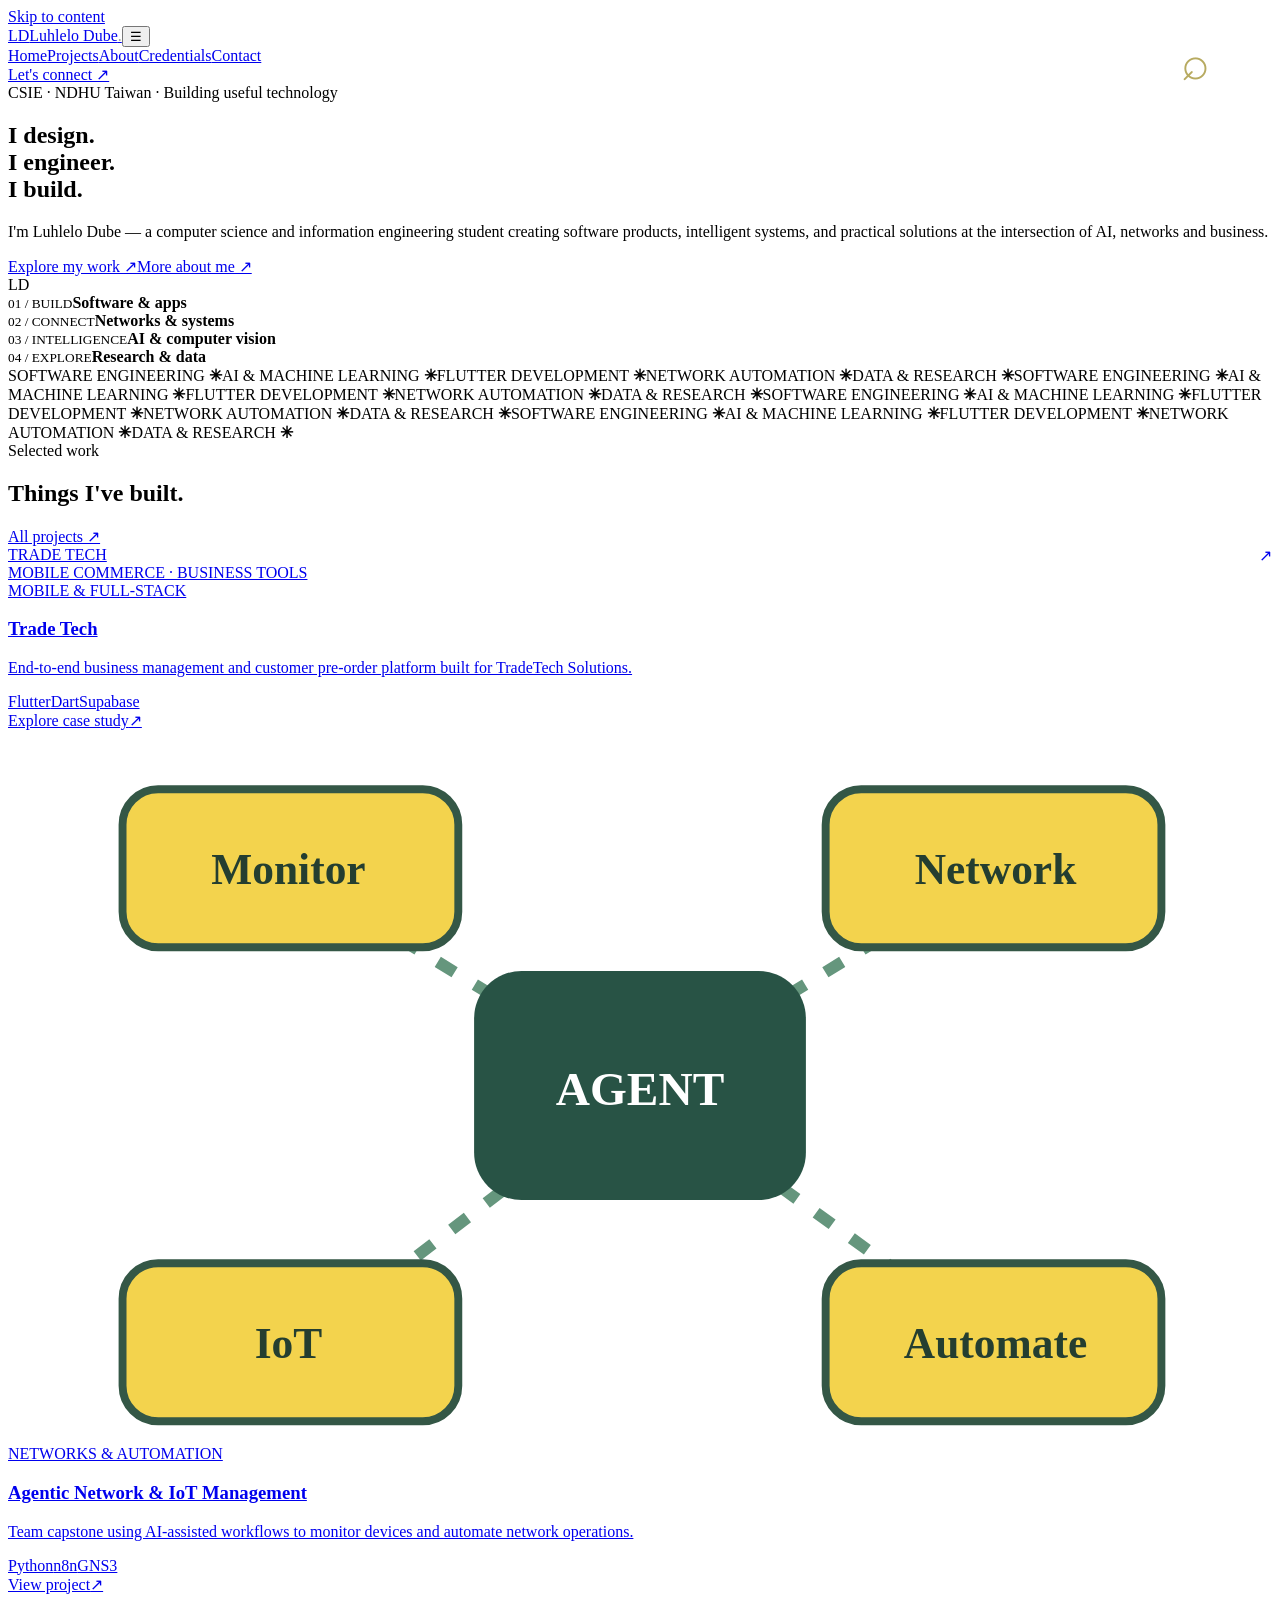
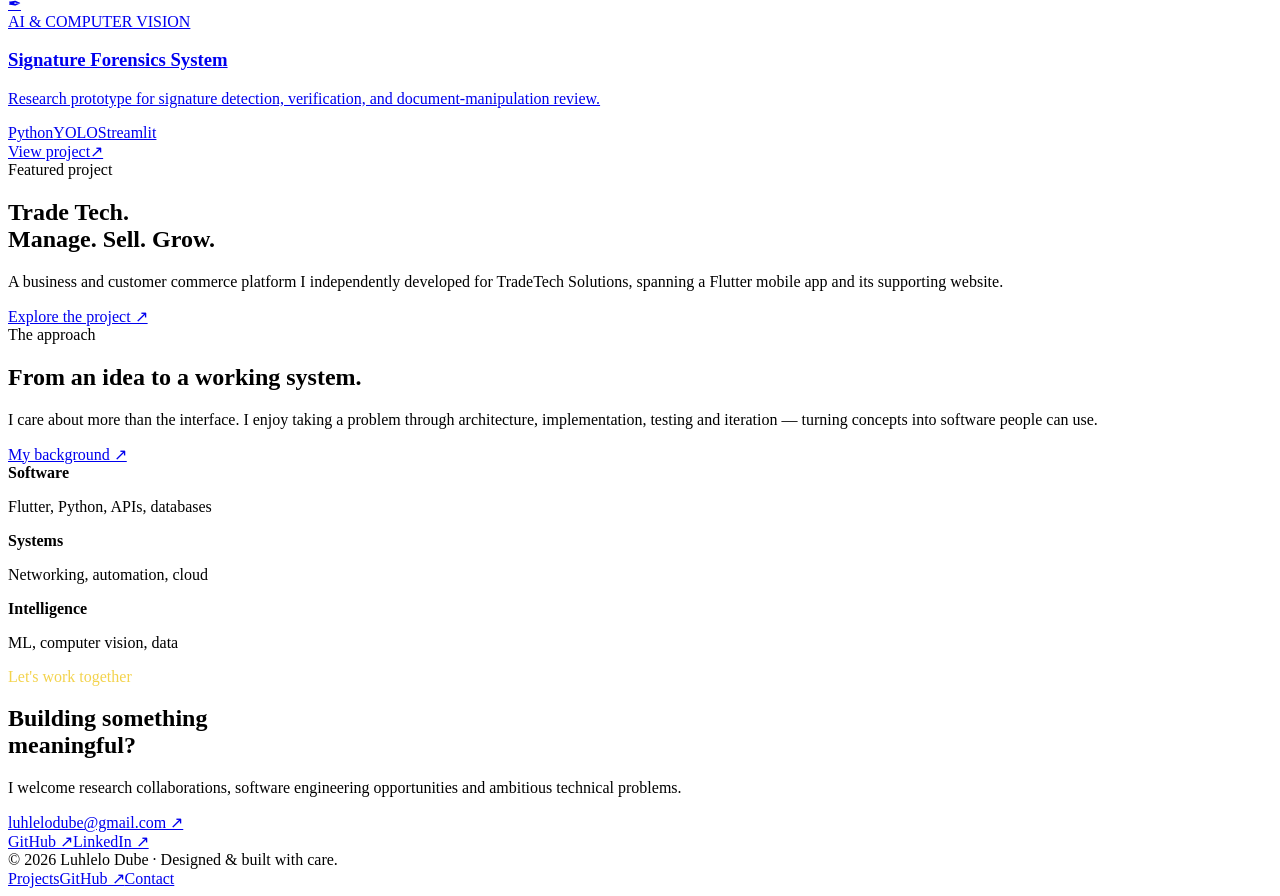
==== index.html @ ee86de82 "Add files via upload" ====
<!doctype html><html lang="en"><head><meta charset="utf-8"><meta name="viewport" content="width=device-width,initial-scale=1"><meta name="theme-color" content="#edf0eb"><meta name="description" content="Portfolio of Luhlelo Dube: software engineering, mobile applications, AI, network automation, and research."><title>Software, AI &amp; Networks | Luhlelo Dube</title><link rel="icon" href="assets/favicon.svg" type="image/svg+xml"><link rel="stylesheet" href="assets/styles.css"><script defer src="assets/app.js"></script></head><body><a class="skip" href="#main">Skip to content</a><div class="noise" aria-hidden="true"></div><header class="site-header"><div class="container nav-wrap"><a class="brand" href="index.html" aria-label="Luhlelo Dube, home"><span class="brand-mark">LD</span>Luhlelo Dube<span style="color:#9ba69d">.</span></a><button class="menu-toggle" aria-label="Toggle menu" aria-expanded="false" aria-controls="main-nav">☰</button><nav class="nav-links" id="main-nav" aria-label="Main navigation"><a href="index.html" aria-current=page>Home</a><a href="projects.html" >Projects</a><a href="about.html" >About</a><a href="credentials.html" >Credentials</a><a href="contact.html" >Contact</a></nav><a class="header-cta" href="mailto:luhlelodube@gmail.com">Let's connect ↗</a></div></header><main id="main"><div class="container"><section class="hero"><div class="reveal"><span class="pill"><span class="pulse"></span> CSIE · NDHU Taiwan · Building useful technology</span><h1>I design.<br>I engineer.<br><span class="accent-underline">I build.</span></h1><p class="lead">I'm Luhlelo Dube — a computer science and information engineering student creating software products, intelligent systems, and practical solutions at the intersection of AI, networks and business.</p><div class="actions"><a class="btn" href="projects.html">Explore my work <span>↗</span></a><a class="btn btn-light" href="about.html">More about me ↗</a></div></div><div class="hero-art" aria-label="Animated illustration of software, networks, AI and data" role="img"><div class="orbit"></div><div class="art-core">LD</div><div class="art-card a"><small>01 / BUILD</small><strong>Software & apps</strong><div class="art-line"></div></div><div class="art-card b"><small>02 / CONNECT</small><strong>Networks & systems</strong><div class="art-line"></div></div><div class="art-card c"><small>03 / INTELLIGENCE</small><strong>AI & computer vision</strong><div class="art-line"></div></div><div class="art-card d"><small>04 / EXPLORE</small><strong>Research & data</strong><div class="art-line"></div></div></div></section></div><div class="strip" aria-hidden="true"><div class="marquee"><span>SOFTWARE ENGINEERING <b>✳</b></span><span>AI & MACHINE LEARNING <b>✳</b></span><span>FLUTTER DEVELOPMENT <b>✳</b></span><span>NETWORK AUTOMATION <b>✳</b></span><span>DATA & RESEARCH <b>✳</b></span><span>SOFTWARE ENGINEERING <b>✳</b></span><span>AI & MACHINE LEARNING <b>✳</b></span><span>FLUTTER DEVELOPMENT <b>✳</b></span><span>NETWORK AUTOMATION <b>✳</b></span><span>DATA & RESEARCH <b>✳</b></span><span>SOFTWARE ENGINEERING <b>✳</b></span><span>AI & MACHINE LEARNING <b>✳</b></span><span>FLUTTER DEVELOPMENT <b>✳</b></span><span>NETWORK AUTOMATION <b>✳</b></span><span>DATA & RESEARCH <b>✳</b></span><span>SOFTWARE ENGINEERING <b>✳</b></span><span>AI & MACHINE LEARNING <b>✳</b></span><span>FLUTTER DEVELOPMENT <b>✳</b></span><span>NETWORK AUTOMATION <b>✳</b></span><span>DATA & RESEARCH <b>✳</b></span></div></div><section class="section"><div class="container"><div class="section-head reveal"><div><span class="eyebrow">Selected work</span><h2>Things I've <span class="accent-underline">built.</span></h2></div><a class="plain-link" href="projects.html">All projects ↗</a></div><div class="cards"><article class="project-card reveal" data-category="mobile"><a href="trade-tech.html" aria-label="Read about Trade Tech"><div class="project-visual trade"><div class="mock-phone"><div class="phone-notch"></div><div class="phone-bar">TRADE TECH <span style="float:right">↗</span></div><div class="phone-row"></div><div class="phone-row"></div><div class="phone-row"></div><div class="phone-row"></div></div><span class="mini-label">MOBILE COMMERCE · BUSINESS TOOLS</span></div><div class="card-body"><span class="mono muted">MOBILE &amp; FULL-STACK</span><h3>Trade Tech</h3><p>End-to-end business management and customer pre-order platform built for TradeTech Solutions.</p><div class="tagset"><span class="tag">Flutter</span><span class="tag">Dart</span><span class="tag">Supabase</span></div><div class="card-foot"><span>Explore case study</span><span class="arrow">↗</span></div></div></a></article><article class="project-card reveal" data-category="networks"><a href="projects.html#network" aria-label="Read about Agentic Network &amp; IoT Management"><div class="project-visual network"><div class="network-diagram"><svg viewBox="0 0 320 180" fill="none" aria-hidden="true"><path d="M160 90L70 35M160 90L250 35M160 90L75 155M160 90L250 155" stroke="#65967d" stroke-width="3" stroke-dasharray="5 6"/><rect x="118" y="61" width="84" height="58" rx="12" fill="#285345"/><text x="160" y="95" fill="white" text-anchor="middle" font-size="12" font-weight="bold">AGENT</text><g fill="#f3d34d" stroke="#345746" stroke-width="2"><rect x="29" y="15" width="85" height="40" rx="9"/><rect x="207" y="15" width="85" height="40" rx="9"/><rect x="29" y="135" width="85" height="40" rx="9"/><rect x="207" y="135" width="85" height="40" rx="9"/></g><g fill="#243e30" text-anchor="middle" font-size="11" font-weight="bold"><text x="71" y="39">Monitor</text><text x="250" y="39">Network</text><text x="71" y="159">IoT</text><text x="250" y="159">Automate</text></g></svg></div></div><div class="card-body"><span class="mono muted">NETWORKS &amp; AUTOMATION</span><h3>Agentic Network &amp; IoT Management</h3><p>Team capstone using AI-assisted workflows to monitor devices and automate network operations.</p><div class="tagset"><span class="tag">Python</span><span class="tag">n8n</span><span class="tag">GNS3</span></div><div class="card-foot"><span>View project</span><span class="arrow">↗</span></div></div></a></article><article class="project-card reveal" data-category="ai"><a href="projects.html#forensics" aria-label="Read about Signature Forensics System"><div class="project-visual forensics"><div class="forensic-symbol">✒<span style="position:absolute;font-size:3rem;top:35px;right:70px;color:#b7aa60">⌕</span></div></div><div class="card-body"><span class="mono muted">AI &amp; COMPUTER VISION</span><h3>Signature Forensics System</h3><p>Research prototype for signature detection, verification, and document-manipulation review.</p><div class="tagset"><span class="tag">Python</span><span class="tag">YOLO</span><span class="tag">Streamlit</span></div><div class="card-foot"><span>View project</span><span class="arrow">↗</span></div></div></a></article></div></div></section><section class="section-sm"><div class="container"><div class="feature-band reveal"><div><span class="eyebrow">Featured project</span><h2>Trade Tech.<br>Manage. Sell. Grow.</h2><p>A business and customer commerce platform I independently developed for TradeTech Solutions, spanning a Flutter mobile app and its supporting website.</p></div><a class="btn" href="trade-tech.html">Explore the project ↗</a></div></div></section><section class="section"><div class="container two-col"><div class="reveal"><span class="eyebrow">The approach</span><h2>From an idea to a <span class="accent-underline">working system.</span></h2><p class="lead">I care about more than the interface. I enjoy taking a problem through architecture, implementation, testing and iteration — turning concepts into software people can use.</p><div class="actions"><a href="about.html" class="plain-link">My background ↗</a></div></div><div class="stats reveal"><div class="stat"><strong>Software</strong><p>Flutter, Python, APIs, databases</p></div><div class="stat"><strong>Systems</strong><p>Networking, automation, cloud</p></div><div class="stat"><strong>Intelligence</strong><p>ML, computer vision, data</p></div></div></div></section><section class="section"><div class="container"><div class="contact-box reveal"><div><span class="eyebrow" style="color:#f3d34d">Let's work together</span><h2>Building something<br>meaningful?</h2><p class="muted">I welcome research collaborations, software engineering opportunities and ambitious technical problems.</p></div><div><a class="email" href="mailto:luhlelodube@gmail.com">luhlelodube@gmail.com ↗</a><div class="social-row"><a href="https://github.com/luhlelodube" target="_blank" rel="noopener noreferrer">GitHub ↗</a><a href="https://www.linkedin.com/in/luhlelo-dube-61980528b" target="_blank" rel="noopener noreferrer">LinkedIn ↗</a></div></div></div></div></section></main><footer class="footer"><div class="container footer-inner"><div>© <span data-year>2026</span> Luhlelo Dube <span class="subtle-dot">·</span> Designed & built with care.</div><div class="footer-links"><a href="projects.html">Projects</a><a href="https://github.com/luhlelodube" target="_blank" rel="noopener noreferrer">GitHub ↗</a><a href="contact.html">Contact</a></div></div></footer></body></html>
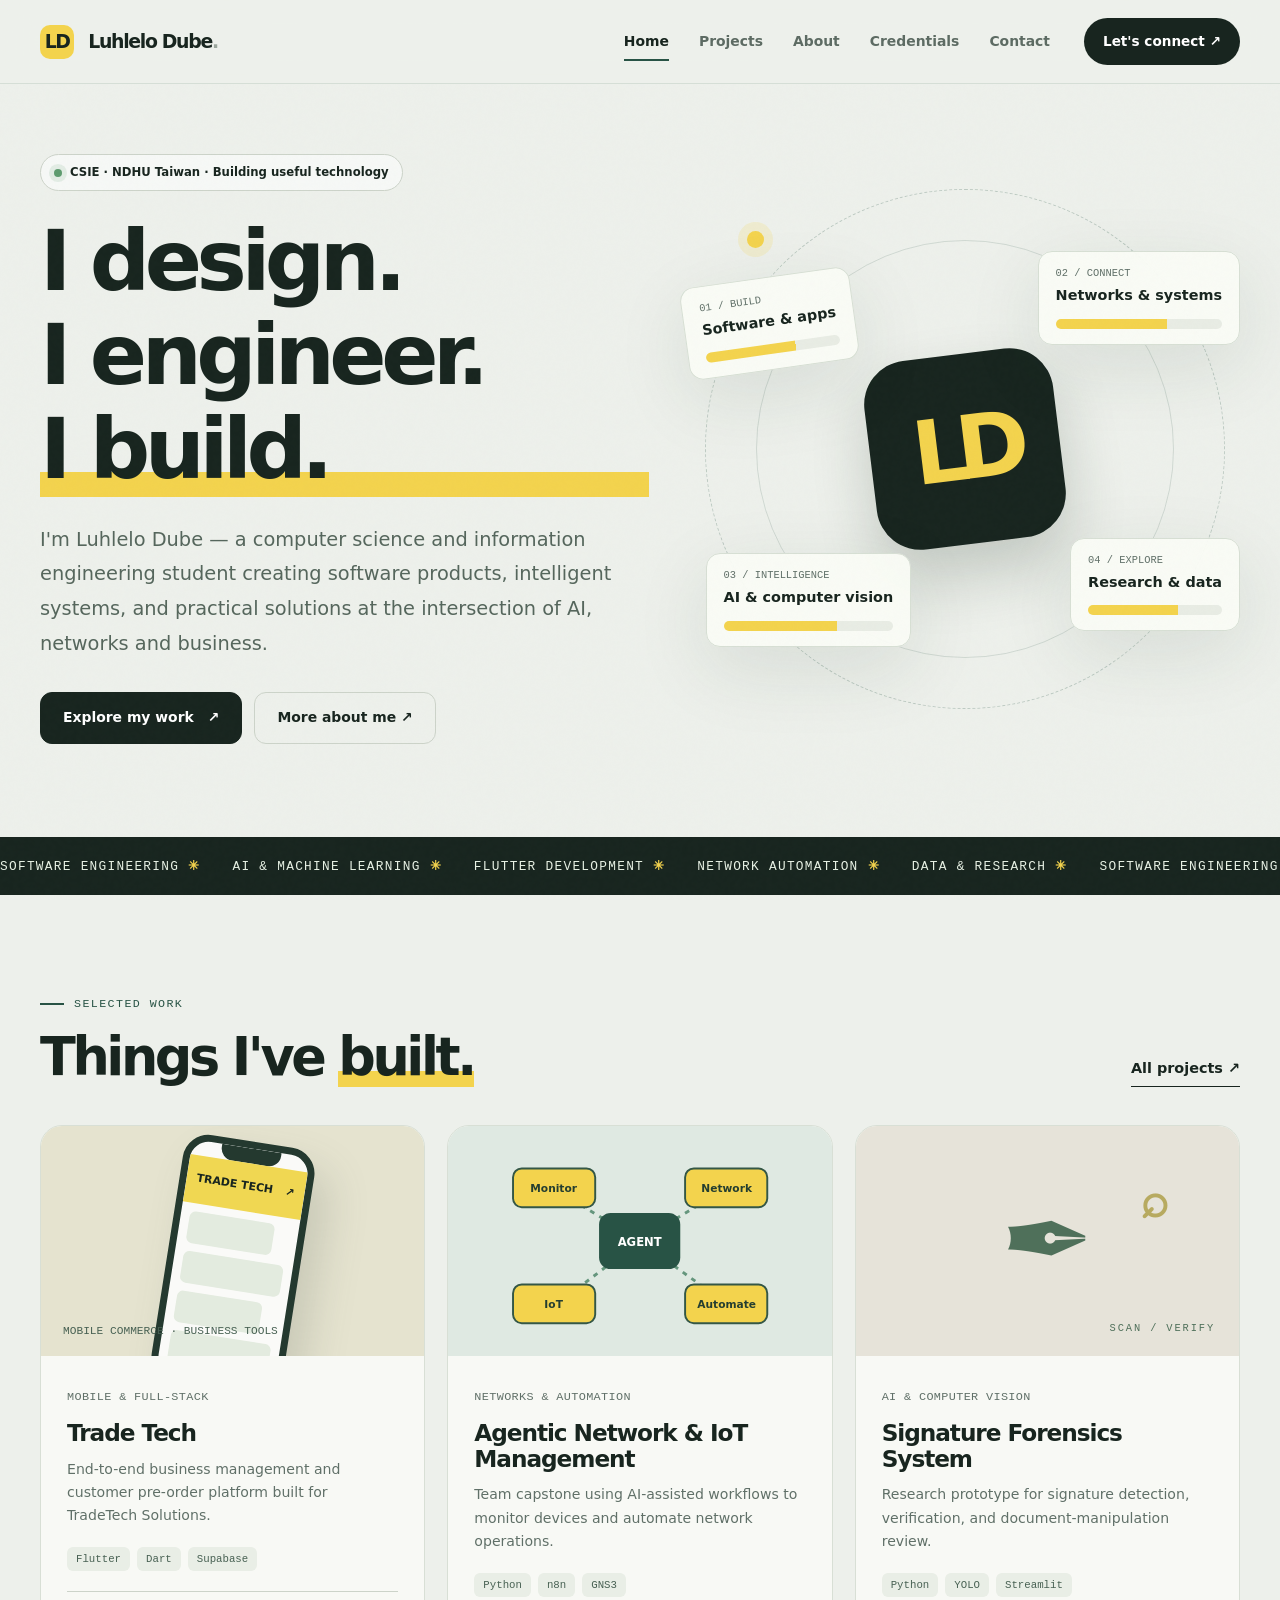
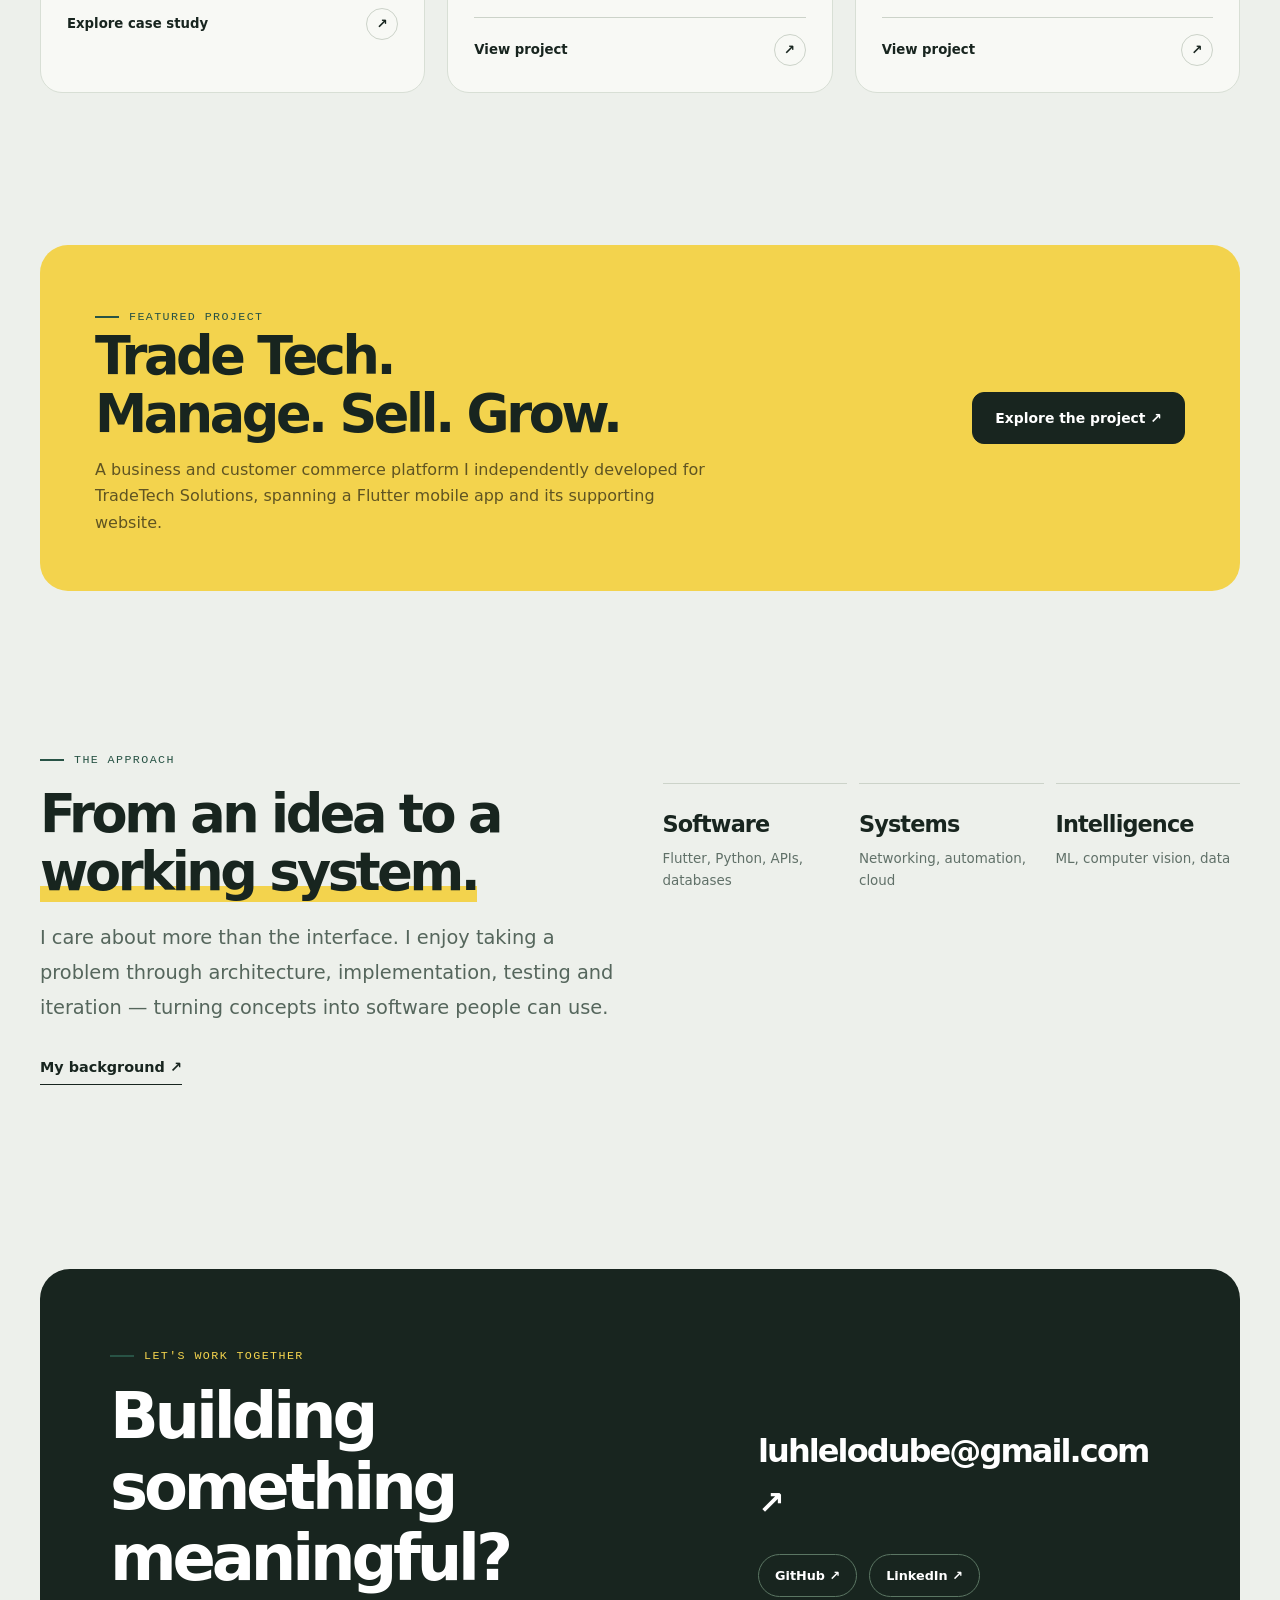
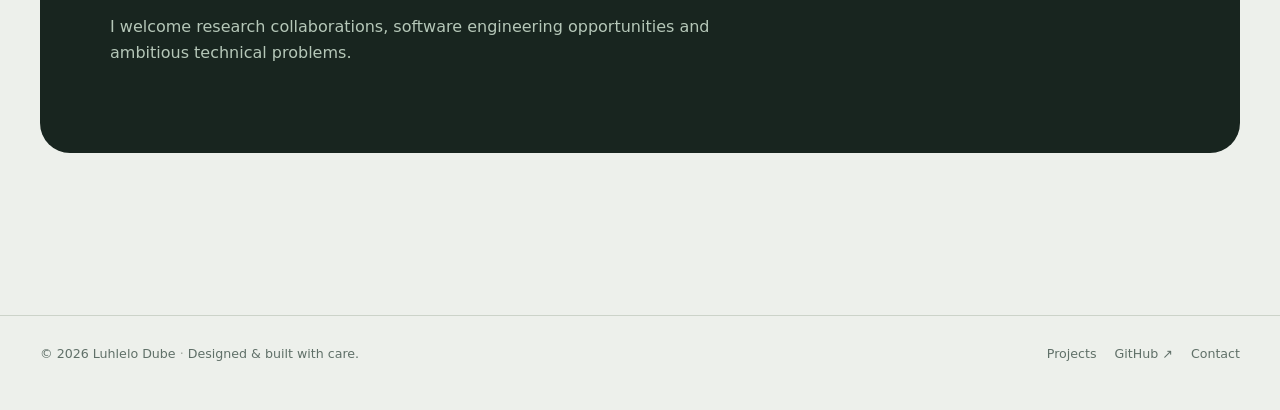
==== commit 3c202d68: "Refactor index.html for GitHub Pages Updated HTML structure and resource paths for GitHub Pages comp" ====
--- a/index.html
+++ b/index.html
@@ -1 +1,536 @@
-<!doctype html><html lang="en"><head><meta charset="utf-8"><meta name="viewport" content="width=device-width,initial-scale=1"><meta name="theme-color" content="#edf0eb"><meta name="description" content="Portfolio of Luhlelo Dube: software engineering, mobile applications, AI, network automation, and research."><title>Software, AI &amp; Networks | Luhlelo Dube</title><link rel="icon" href="assets/favicon.svg" type="image/svg+xml"><link rel="stylesheet" href="assets/styles.css"><script defer src="assets/app.js"></script></head><body><a class="skip" href="#main">Skip to content</a><div class="noise" aria-hidden="true"></div><header class="site-header"><div class="container nav-wrap"><a class="brand" href="index.html" aria-label="Luhlelo Dube, home"><span class="brand-mark">LD</span>Luhlelo Dube<span style="color:#9ba69d">.</span></a><button class="menu-toggle" aria-label="Toggle menu" aria-expanded="false" aria-controls="main-nav">☰</button><nav class="nav-links" id="main-nav" aria-label="Main navigation"><a href="index.html" aria-current=page>Home</a><a href="projects.html" >Projects</a><a href="about.html" >About</a><a href="credentials.html" >Credentials</a><a href="contact.html" >Contact</a></nav><a class="header-cta" href="mailto:luhlelodube@gmail.com">Let's connect ↗</a></div></header><main id="main"><div class="container"><section class="hero"><div class="reveal"><span class="pill"><span class="pulse"></span> CSIE · NDHU Taiwan · Building useful technology</span><h1>I design.<br>I engineer.<br><span class="accent-underline">I build.</span></h1><p class="lead">I'm Luhlelo Dube — a computer science and information engineering student creating software products, intelligent systems, and practical solutions at the intersection of AI, networks and business.</p><div class="actions"><a class="btn" href="projects.html">Explore my work <span>↗</span></a><a class="btn btn-light" href="about.html">More about me ↗</a></div></div><div class="hero-art" aria-label="Animated illustration of software, networks, AI and data" role="img"><div class="orbit"></div><div class="art-core">LD</div><div class="art-card a"><small>01 / BUILD</small><strong>Software & apps</strong><div class="art-line"></div></div><div class="art-card b"><small>02 / CONNECT</small><strong>Networks & systems</strong><div class="art-line"></div></div><div class="art-card c"><small>03 / INTELLIGENCE</small><strong>AI & computer vision</strong><div class="art-line"></div></div><div class="art-card d"><small>04 / EXPLORE</small><strong>Research & data</strong><div class="art-line"></div></div></div></section></div><div class="strip" aria-hidden="true"><div class="marquee"><span>SOFTWARE ENGINEERING <b>✳</b></span><span>AI & MACHINE LEARNING <b>✳</b></span><span>FLUTTER DEVELOPMENT <b>✳</b></span><span>NETWORK AUTOMATION <b>✳</b></span><span>DATA & RESEARCH <b>✳</b></span><span>SOFTWARE ENGINEERING <b>✳</b></span><span>AI & MACHINE LEARNING <b>✳</b></span><span>FLUTTER DEVELOPMENT <b>✳</b></span><span>NETWORK AUTOMATION <b>✳</b></span><span>DATA & RESEARCH <b>✳</b></span><span>SOFTWARE ENGINEERING <b>✳</b></span><span>AI & MACHINE LEARNING <b>✳</b></span><span>FLUTTER DEVELOPMENT <b>✳</b></span><span>NETWORK AUTOMATION <b>✳</b></span><span>DATA & RESEARCH <b>✳</b></span><span>SOFTWARE ENGINEERING <b>✳</b></span><span>AI & MACHINE LEARNING <b>✳</b></span><span>FLUTTER DEVELOPMENT <b>✳</b></span><span>NETWORK AUTOMATION <b>✳</b></span><span>DATA & RESEARCH <b>✳</b></span></div></div><section class="section"><div class="container"><div class="section-head reveal"><div><span class="eyebrow">Selected work</span><h2>Things I've <span class="accent-underline">built.</span></h2></div><a class="plain-link" href="projects.html">All projects ↗</a></div><div class="cards"><article class="project-card reveal" data-category="mobile"><a href="trade-tech.html" aria-label="Read about Trade Tech"><div class="project-visual trade"><div class="mock-phone"><div class="phone-notch"></div><div class="phone-bar">TRADE TECH <span style="float:right">↗</span></div><div class="phone-row"></div><div class="phone-row"></div><div class="phone-row"></div><div class="phone-row"></div></div><span class="mini-label">MOBILE COMMERCE · BUSINESS TOOLS</span></div><div class="card-body"><span class="mono muted">MOBILE &amp; FULL-STACK</span><h3>Trade Tech</h3><p>End-to-end business management and customer pre-order platform built for TradeTech Solutions.</p><div class="tagset"><span class="tag">Flutter</span><span class="tag">Dart</span><span class="tag">Supabase</span></div><div class="card-foot"><span>Explore case study</span><span class="arrow">↗</span></div></div></a></article><article class="project-card reveal" data-category="networks"><a href="projects.html#network" aria-label="Read about Agentic Network &amp; IoT Management"><div class="project-visual network"><div class="network-diagram"><svg viewBox="0 0 320 180" fill="none" aria-hidden="true"><path d="M160 90L70 35M160 90L250 35M160 90L75 155M160 90L250 155" stroke="#65967d" stroke-width="3" stroke-dasharray="5 6"/><rect x="118" y="61" width="84" height="58" rx="12" fill="#285345"/><text x="160" y="95" fill="white" text-anchor="middle" font-size="12" font-weight="bold">AGENT</text><g fill="#f3d34d" stroke="#345746" stroke-width="2"><rect x="29" y="15" width="85" height="40" rx="9"/><rect x="207" y="15" width="85" height="40" rx="9"/><rect x="29" y="135" width="85" height="40" rx="9"/><rect x="207" y="135" width="85" height="40" rx="9"/></g><g fill="#243e30" text-anchor="middle" font-size="11" font-weight="bold"><text x="71" y="39">Monitor</text><text x="250" y="39">Network</text><text x="71" y="159">IoT</text><text x="250" y="159">Automate</text></g></svg></div></div><div class="card-body"><span class="mono muted">NETWORKS &amp; AUTOMATION</span><h3>Agentic Network &amp; IoT Management</h3><p>Team capstone using AI-assisted workflows to monitor devices and automate network operations.</p><div class="tagset"><span class="tag">Python</span><span class="tag">n8n</span><span class="tag">GNS3</span></div><div class="card-foot"><span>View project</span><span class="arrow">↗</span></div></div></a></article><article class="project-card reveal" data-category="ai"><a href="projects.html#forensics" aria-label="Read about Signature Forensics System"><div class="project-visual forensics"><div class="forensic-symbol">✒<span style="position:absolute;font-size:3rem;top:35px;right:70px;color:#b7aa60">⌕</span></div></div><div class="card-body"><span class="mono muted">AI &amp; COMPUTER VISION</span><h3>Signature Forensics System</h3><p>Research prototype for signature detection, verification, and document-manipulation review.</p><div class="tagset"><span class="tag">Python</span><span class="tag">YOLO</span><span class="tag">Streamlit</span></div><div class="card-foot"><span>View project</span><span class="arrow">↗</span></div></div></a></article></div></div></section><section class="section-sm"><div class="container"><div class="feature-band reveal"><div><span class="eyebrow">Featured project</span><h2>Trade Tech.<br>Manage. Sell. Grow.</h2><p>A business and customer commerce platform I independently developed for TradeTech Solutions, spanning a Flutter mobile app and its supporting website.</p></div><a class="btn" href="trade-tech.html">Explore the project ↗</a></div></div></section><section class="section"><div class="container two-col"><div class="reveal"><span class="eyebrow">The approach</span><h2>From an idea to a <span class="accent-underline">working system.</span></h2><p class="lead">I care about more than the interface. I enjoy taking a problem through architecture, implementation, testing and iteration — turning concepts into software people can use.</p><div class="actions"><a href="about.html" class="plain-link">My background ↗</a></div></div><div class="stats reveal"><div class="stat"><strong>Software</strong><p>Flutter, Python, APIs, databases</p></div><div class="stat"><strong>Systems</strong><p>Networking, automation, cloud</p></div><div class="stat"><strong>Intelligence</strong><p>ML, computer vision, data</p></div></div></div></section><section class="section"><div class="container"><div class="contact-box reveal"><div><span class="eyebrow" style="color:#f3d34d">Let's work together</span><h2>Building something<br>meaningful?</h2><p class="muted">I welcome research collaborations, software engineering opportunities and ambitious technical problems.</p></div><div><a class="email" href="mailto:luhlelodube@gmail.com">luhlelodube@gmail.com ↗</a><div class="social-row"><a href="https://github.com/luhlelodube" target="_blank" rel="noopener noreferrer">GitHub ↗</a><a href="https://www.linkedin.com/in/luhlelo-dube-61980528b" target="_blank" rel="noopener noreferrer">LinkedIn ↗</a></div></div></div></div></section></main><footer class="footer"><div class="container footer-inner"><div>© <span data-year>2026</span> Luhlelo Dube <span class="subtle-dot">·</span> Designed & built with care.</div><div class="footer-links"><a href="projects.html">Projects</a><a href="https://github.com/luhlelodube" target="_blank" rel="noopener noreferrer">GitHub ↗</a><a href="contact.html">Contact</a></div></div></footer></body></html>+
+<!doctype html>
+<html lang="en">
+
+<head>
+  <meta charset="utf-8">
+  <meta name="viewport" content="width=device-width, initial-scale=1">
+  <meta name="theme-color" content="#edf0eb">
+  <meta name="description" content="Portfolio of Luhlelo Dube: software engineering, mobile applications, AI, network automation, and research.">
+
+  <title>Software, AI &amp; Networks | Luhlelo Dube</title>
+
+  <!-- GitHub Pages compatible resource paths -->
+  <link rel="icon" href="./favicon.svg" type="image/svg+xml">
+  <link rel="stylesheet" href="./styles.css">
+  <script defer src="./app.js"></script>
+</head>
+
+<body>
+
+  <a class="skip" href="#main">Skip to content</a>
+  <div class="noise" aria-hidden="true"></div>
+
+  <!-- HEADER -->
+  <header class="site-header">
+    <div class="container nav-wrap">
+
+      <a class="brand" href="index.html" aria-label="Luhlelo Dube, home">
+        <span class="brand-mark">LD</span>
+        Luhlelo Dube<span style="color:#9ba69d">.</span>
+      </a>
+
+      <button
+        class="menu-toggle"
+        aria-label="Toggle menu"
+        aria-expanded="false"
+        aria-controls="main-nav">
+        ☰
+      </button>
+
+      <nav class="nav-links" id="main-nav" aria-label="Main navigation">
+        <a href="index.html" aria-current="page">Home</a>
+        <a href="projects.html">Projects</a>
+        <a href="about.html">About</a>
+        <a href="credentials.html">Credentials</a>
+        <a href="contact.html">Contact</a>
+      </nav>
+
+      <a class="header-cta" href="mailto:luhlelodube@gmail.com">
+        Let's connect ↗
+      </a>
+
+    </div>
+  </header>
+
+  <main id="main">
+
+    <!-- HERO SECTION -->
+    <div class="container">
+      <section class="hero">
+
+        <div class="reveal">
+
+          <span class="pill">
+            <span class="pulse"></span>
+            CSIE · NDHU Taiwan · Building useful technology
+          </span>
+
+          <h1>
+            I design.<br>
+            I engineer.<br>
+            <span class="accent-underline">I build.</span>
+          </h1>
+
+          <p class="lead">
+            I'm Luhlelo Dube — a computer science and information
+            engineering student creating software products,
+            intelligent systems, and practical solutions at the
+            intersection of AI, networks and business.
+          </p>
+
+          <div class="actions">
+            <a class="btn" href="projects.html">
+              Explore my work <span>↗</span>
+            </a>
+
+            <a class="btn btn-light" href="about.html">
+              More about me ↗
+            </a>
+          </div>
+
+        </div>
+
+        <!-- HERO ANIMATION -->
+        <div
+          class="hero-art"
+          aria-label="Animated illustration of software, networks, AI and data"
+          role="img">
+
+          <div class="orbit"></div>
+          <div class="art-core">LD</div>
+
+          <div class="art-card a">
+            <small>01 / BUILD</small>
+            <strong>Software &amp; apps</strong>
+            <div class="art-line"></div>
+          </div>
+
+          <div class="art-card b">
+            <small>02 / CONNECT</small>
+            <strong>Networks &amp; systems</strong>
+            <div class="art-line"></div>
+          </div>
+
+          <div class="art-card c">
+            <small>03 / INTELLIGENCE</small>
+            <strong>AI &amp; computer vision</strong>
+            <div class="art-line"></div>
+          </div>
+
+          <div class="art-card d">
+            <small>04 / EXPLORE</small>
+            <strong>Research &amp; data</strong>
+            <div class="art-line"></div>
+          </div>
+
+        </div>
+
+      </section>
+    </div>
+
+    <!-- SKILLS MARQUEE -->
+    <div class="strip" aria-hidden="true">
+      <div class="marquee">
+
+        <span>SOFTWARE ENGINEERING <b>✳</b></span>
+        <span>AI &amp; MACHINE LEARNING <b>✳</b></span>
+        <span>FLUTTER DEVELOPMENT <b>✳</b></span>
+        <span>NETWORK AUTOMATION <b>✳</b></span>
+        <span>DATA &amp; RESEARCH <b>✳</b></span>
+
+        <span>SOFTWARE ENGINEERING <b>✳</b></span>
+        <span>AI &amp; MACHINE LEARNING <b>✳</b></span>
+        <span>FLUTTER DEVELOPMENT <b>✳</b></span>
+        <span>NETWORK AUTOMATION <b>✳</b></span>
+        <span>DATA &amp; RESEARCH <b>✳</b></span>
+
+        <span>SOFTWARE ENGINEERING <b>✳</b></span>
+        <span>AI &amp; MACHINE LEARNING <b>✳</b></span>
+        <span>FLUTTER DEVELOPMENT <b>✳</b></span>
+        <span>NETWORK AUTOMATION <b>✳</b></span>
+        <span>DATA &amp; RESEARCH <b>✳</b></span>
+
+        <span>SOFTWARE ENGINEERING <b>✳</b></span>
+        <span>AI &amp; MACHINE LEARNING <b>✳</b></span>
+        <span>FLUTTER DEVELOPMENT <b>✳</b></span>
+        <span>NETWORK AUTOMATION <b>✳</b></span>
+        <span>DATA &amp; RESEARCH <b>✳</b></span>
+
+      </div>
+    </div>
+
+    <!-- SELECTED PROJECTS -->
+    <section class="section">
+      <div class="container">
+
+        <div class="section-head reveal">
+          <div>
+            <span class="eyebrow">Selected work</span>
+            <h2>
+              Things I've <span class="accent-underline">built.</span>
+            </h2>
+          </div>
+
+          <a class="plain-link" href="projects.html">
+            All projects ↗
+          </a>
+        </div>
+
+        <div class="cards">
+
+          <!-- TRADE TECH -->
+          <article class="project-card reveal" data-category="mobile">
+            <a href="trade-tech.html" aria-label="Read about Trade Tech">
+
+              <div class="project-visual trade">
+
+                <div class="mock-phone">
+                  <div class="phone-notch"></div>
+
+                  <div class="phone-bar">
+                    TRADE TECH <span style="float:right">↗</span>
+                  </div>
+
+                  <div class="phone-row"></div>
+                  <div class="phone-row"></div>
+                  <div class="phone-row"></div>
+                  <div class="phone-row"></div>
+                </div>
+
+                <span class="mini-label">
+                  MOBILE COMMERCE · BUSINESS TOOLS
+                </span>
+
+              </div>
+
+              <div class="card-body">
+
+                <span class="mono muted">MOBILE &amp; FULL-STACK</span>
+
+                <h3>Trade Tech</h3>
+
+                <p>
+                  End-to-end business management and customer
+                  pre-order platform built for TradeTech Solutions.
+                </p>
+
+                <div class="tagset">
+                  <span class="tag">Flutter</span>
+                  <span class="tag">Dart</span>
+                  <span class="tag">Supabase</span>
+                </div>
+
+                <div class="card-foot">
+                  <span>Explore case study</span>
+                  <span class="arrow">↗</span>
+                </div>
+
+              </div>
+            </a>
+          </article>
+
+          <!-- NETWORK AND IOT PROJECT -->
+          <article class="project-card reveal" data-category="networks">
+            <a
+              href="projects.html#network"
+              aria-label="Read about Agentic Network and IoT Management">
+
+              <div class="project-visual network">
+
+                <div class="network-diagram">
+
+                  <svg
+                    viewBox="0 0 320 180"
+                    fill="none"
+                    aria-hidden="true">
+
+                    <path
+                      d="M160 90L70 35M160 90L250 35M160 90L75 155M160 90L250 155"
+                      stroke="#65967d"
+                      stroke-width="3"
+                      stroke-dasharray="5 6"/>
+
+                    <rect
+                      x="118"
+                      y="61"
+                      width="84"
+                      height="58"
+                      rx="12"
+                      fill="#285345"/>
+
+                    <text
+                      x="160"
+                      y="95"
+                      fill="white"
+                      text-anchor="middle"
+                      font-size="12"
+                      font-weight="bold">
+                      AGENT
+                    </text>
+
+                    <g fill="#f3d34d" stroke="#345746" stroke-width="2">
+                      <rect x="29" y="15" width="85" height="40" rx="9"/>
+                      <rect x="207" y="15" width="85" height="40" rx="9"/>
+                      <rect x="29" y="135" width="85" height="40" rx="9"/>
+                      <rect x="207" y="135" width="85" height="40" rx="9"/>
+                    </g>
+
+                    <g
+                      fill="#243e30"
+                      text-anchor="middle"
+                      font-size="11"
+                      font-weight="bold">
+
+                      <text x="71" y="39">Monitor</text>
+                      <text x="250" y="39">Network</text>
+                      <text x="71" y="159">IoT</text>
+                      <text x="250" y="159">Automate</text>
+
+                    </g>
+
+                  </svg>
+
+                </div>
+              </div>
+
+              <div class="card-body">
+
+                <span class="mono muted">NETWORKS &amp; AUTOMATION</span>
+
+                <h3>Agentic Network &amp; IoT Management</h3>
+
+                <p>
+                  Team capstone using AI-assisted workflows to monitor
+                  devices and automate network operations.
+                </p>
+
+                <div class="tagset">
+                  <span class="tag">Python</span>
+                  <span class="tag">n8n</span>
+                  <span class="tag">GNS3</span>
+                </div>
+
+                <div class="card-foot">
+                  <span>View project</span>
+                  <span class="arrow">↗</span>
+                </div>
+
+              </div>
+            </a>
+          </article>
+
+          <!-- SIGNATURE FORENSICS -->
+          <article class="project-card reveal" data-category="ai">
+            <a
+              href="projects.html#forensics"
+              aria-label="Read about Signature Forensics System">
+
+              <div class="project-visual forensics">
+
+                <div class="forensic-symbol">
+                  ✒
+                  <span
+                    style="position:absolute;font-size:3rem;top:35px;right:70px;color:#b7aa60">
+                    ⌕
+                  </span>
+                </div>
+
+              </div>
+
+              <div class="card-body">
+
+                <span class="mono muted">AI &amp; COMPUTER VISION</span>
+
+                <h3>Signature Forensics System</h3>
+
+                <p>
+                  Research prototype for signature detection,
+                  verification, and document-manipulation review.
+                </p>
+
+                <div class="tagset">
+                  <span class="tag">Python</span>
+                  <span class="tag">YOLO</span>
+                  <span class="tag">Streamlit</span>
+                </div>
+
+                <div class="card-foot">
+                  <span>View project</span>
+                  <span class="arrow">↗</span>
+                </div>
+
+              </div>
+            </a>
+          </article>
+
+        </div>
+      </div>
+    </section>
+
+    <!-- FEATURED PROJECT -->
+    <section class="section-sm">
+      <div class="container">
+
+        <div class="feature-band reveal">
+
+          <div>
+            <span class="eyebrow">Featured project</span>
+
+            <h2>
+              Trade Tech.<br>
+              Manage. Sell. Grow.
+            </h2>
+
+            <p>
+              A business and customer commerce platform I independently
+              developed for TradeTech Solutions, spanning a Flutter
+              mobile app and its supporting website.
+            </p>
+          </div>
+
+          <a class="btn" href="trade-tech.html">
+            Explore the project ↗
+          </a>
+
+        </div>
+      </div>
+    </section>
+
+    <!-- APPROACH -->
+    <section class="section">
+      <div class="container two-col">
+
+        <div class="reveal">
+
+          <span class="eyebrow">The approach</span>
+
+          <h2>
+            From an idea to a
+            <span class="accent-underline">working system.</span>
+          </h2>
+
+          <p class="lead">
+            I care about more than the interface. I enjoy taking
+            a problem through architecture, implementation,
+            testing and iteration — turning concepts into software
+            people can use.
+          </p>
+
+          <div class="actions">
+            <a href="about.html" class="plain-link">
+              My background ↗
+            </a>
+          </div>
+
+        </div>
+
+        <div class="stats reveal">
+
+          <div class="stat">
+            <strong>Software</strong>
+            <p>Flutter, Python, APIs, databases</p>
+          </div>
+
+          <div class="stat">
+            <strong>Systems</strong>
+            <p>Networking, automation, cloud</p>
+          </div>
+
+          <div class="stat">
+            <strong>Intelligence</strong>
+            <p>ML, computer vision, data</p>
+          </div>
+
+        </div>
+
+      </div>
+    </section>
+
+    <!-- CONTACT -->
+    <section class="section">
+      <div class="container">
+
+        <div class="contact-box reveal">
+
+          <div>
+
+            <span class="eyebrow" style="color:#f3d34d">
+              Let's work together
+            </span>
+
+            <h2>
+              Building something<br>
+              meaningful?
+            </h2>
+
+            <p class="muted">
+              I welcome research collaborations,
+              software engineering opportunities
+              and ambitious technical problems.
+            </p>
+
+          </div>
+
+          <div>
+
+            <a
+              class="email"
+              href="mailto:luhlelodube@gmail.com">
+              luhlelodube@gmail.com ↗
+            </a>
+
+            <div class="social-row">
+
+              <a
+                href="https://github.com/luhlelodube"
+                target="_blank"
+                rel="noopener noreferrer">
+                GitHub ↗
+              </a>
+
+              <a
+                href="https://www.linkedin.com/in/luhlelo-dube-61980528b"
+                target="_blank"
+                rel="noopener noreferrer">
+                LinkedIn ↗
+              </a>
+
+            </div>
+          </div>
+
+        </div>
+      </div>
+    </section>
+
+  </main>
+
+  <!-- FOOTER -->
+  <footer class="footer">
+    <div class="container footer-inner">
+
+      <div>
+        © <span data-year>2026</span> Luhlelo Dube
+        <span class="subtle-dot">·</span>
+        Designed &amp; built with care.
+      </div>
+
+      <div class="footer-links">
+
+        <a href="projects.html">Projects</a>
+
+        <a
+          href="https://github.com/luhlelodube"
+          target="_blank"
+          rel="noopener noreferrer">
+          GitHub ↗
+        </a>
+
+        <a href="contact.html">Contact</a>
+
+      </div>
+    </div>
+  </footer>
+
+</body>
+</html>
--- a/styles.css
+++ b/styles.css
@@ -0,0 +1,13 @@
+@import url('https://fonts.googleapis.com/css2?family=DM+Mono:wght@400;500&family=Manrope:wght@400;500;600;700;800&display=swap');
+:root{--bg:#edf0eb;--paper:#f8f9f5;--ink:#18251f;--muted:#607068;--line:#ccd3c9;--gold:#f3d34d;--gold2:#ffe997;--forest:#285345;--shadow:0 22px 75px rgba(30,54,40,.1)}
+*{box-sizing:border-box}html{scroll-behavior:smooth}body{margin:0;background:var(--bg);color:var(--ink);font-family:Manrope,system-ui,sans-serif;line-height:1.65;-webkit-font-smoothing:antialiased}a{color:inherit;text-decoration:none}button,input,textarea{font:inherit}button{cursor:pointer}::selection{background:var(--gold)}:focus-visible{outline:3px solid var(--forest);outline-offset:4px}.container{width:min(1200px,calc(100% - 64px));margin:auto}.skip{position:absolute;left:-9999px}.skip:focus{left:20px;top:20px;z-index:300;background:white;padding:12px}.noise{pointer-events:none;position:fixed;inset:0;z-index:50;opacity:.1;background-image:url("data:image/svg+xml,%3Csvg viewBox='0 0 180 180' xmlns='http://www.w3.org/2000/svg'%3E%3Cfilter id='n'%3E%3CfeTurbulence type='fractalNoise' baseFrequency='.95' numOctaves='3' stitchTiles='stitch'/%3E%3C/filter%3E%3Crect width='100%25' height='100%25' filter='url(%23n)' opacity='.16'/%3E%3C/svg%3E")}
+.site-header{position:sticky;top:0;z-index:100;background:rgba(237,240,235,.87);backdrop-filter:blur(20px);border-bottom:1px solid rgba(40,83,69,.12)}.nav-wrap{min-height:83px;display:flex;align-items:center;gap:34px}.brand{font-weight:800;font-size:1.18rem;letter-spacing:-.07em;white-space:nowrap}.brand-mark{width:34px;height:34px;display:inline-flex;align-items:center;justify-content:center;background:var(--gold);border-radius:10px;margin-right:9px;letter-spacing:-.08em}.nav-links{display:flex;align-items:center;gap:30px;margin-left:auto}.nav-links a{font-size:.87rem;font-weight:700;color:#5d6b63;position:relative}.nav-links a:after{content:'';position:absolute;bottom:-8px;left:0;width:100%;height:2px;background:var(--forest);transform:scaleX(0);transform-origin:left;transition:transform .2s}.nav-links a:hover:after,.nav-links a[aria-current=page]:after{transform:scaleX(1)}.nav-links a[aria-current=page]{color:var(--ink)}.header-cta{background:var(--ink);color:white;padding:12px 19px;border-radius:999px;font-size:.85rem;font-weight:800;transition:transform .2s,background .2s}.header-cta:hover{background:var(--forest);transform:translateY(-2px)}.menu-toggle{display:none;background:none;border:0;font-size:1.6rem;margin-left:auto}
+.eyebrow{display:inline-flex;align-items:center;gap:10px;font:500 .73rem DM Mono,monospace;letter-spacing:.12em;text-transform:uppercase;color:var(--forest)}.eyebrow:before{content:'';display:inline-block;width:24px;height:2px;background:var(--forest)}h1,h2,h3,p{margin-top:0}h1,h2,h3{letter-spacing:-.065em;line-height:1.11}h1{font-size:clamp(3.6rem,7vw,7.9rem);font-weight:800;margin:24px 0 26px}h2{font-size:clamp(2.4rem,4.1vw,4.6rem);font-weight:800;margin:15px 0 20px}h3{font-size:1.45rem;font-weight:800;letter-spacing:-.045em}.muted{color:var(--muted)}.lead{font-size:clamp(1rem,1.6vw,1.21rem);max-width:660px;color:#55665c;line-height:1.8}.accent-underline{background:linear-gradient(transparent 73%,var(--gold) 73%)}.text-gold{color:#958000}.mono{font-family:DM Mono,monospace;font-size:.74rem;letter-spacing:.03em}.pill{display:inline-flex;gap:8px;align-items:center;padding:8px 13px;border:1px solid var(--line);border-radius:99px;font-size:.73rem;font-weight:700;background:rgba(255,255,255,.55)}.pulse{display:inline-block;width:8px;height:8px;border-radius:50%;background:#5e9c6f;box-shadow:0 0 0 5px rgba(94,156,111,.13)}.btn{display:inline-flex;gap:14px;align-items:center;justify-content:center;min-height:52px;padding:12px 22px;background:var(--ink);border:1px solid var(--ink);border-radius:12px;color:#fff;font-weight:800;font-size:.87rem;transition:transform .25s,box-shadow .25s,background .25s}.btn:hover{transform:translateY(-3px);box-shadow:0 12px 23px rgba(30,50,35,.16);background:var(--forest)}.btn-light{background:transparent;color:var(--ink);border-color:var(--line)}.btn-light:hover{background:var(--paper);color:var(--ink)}.btn-gold{background:var(--gold);border-color:var(--gold);color:var(--ink)}.btn-gold:hover{background:var(--gold2);color:var(--ink)}.actions{display:flex;gap:12px;flex-wrap:wrap;margin-top:30px}.section{padding:92px 0}.section-sm{padding:60px 0}.section-head{display:flex;justify-content:space-between;gap:30px;align-items:end;margin-bottom:38px}.section-head h2{margin-bottom:0}.plain-link{font-size:.9rem;font-weight:800;border-bottom:1px solid var(--ink);padding-bottom:5px;white-space:nowrap}.plain-link:hover{color:var(--forest)}
+.hero{min-height:720px;display:grid;grid-template-columns:1.05fr .95fr;align-items:center;gap:40px;padding:70px 0 93px}.hero h1{font-size:clamp(3.5rem,6.6vw,7.1rem)}.hero h1 span{display:block}.hero .lead{max-width:620px}.hero-art{position:relative;min-height:520px;display:flex;align-items:center;justify-content:center}.orbit{position:absolute;width:min(100%,520px);aspect-ratio:1;border:1px dashed rgba(40,83,69,.24);border-radius:50%;animation:spin 55s linear infinite}.orbit:before{content:'';position:absolute;inset:50px;border:1px solid rgba(40,83,69,.15);border-radius:50%}.orbit:after{content:'';position:absolute;left:8%;top:8%;width:17px;height:17px;border-radius:50%;background:var(--gold);box-shadow:0 0 0 9px rgba(243,211,77,.18)}.art-core{position:absolute;z-index:2;width:190px;height:190px;border-radius:44px;background:var(--ink);color:var(--gold);display:flex;align-items:center;justify-content:center;font-size:5.5rem;font-weight:800;letter-spacing:-.14em;box-shadow:0 30px 60px rgba(23,45,32,.2);transform:rotate(-7deg);animation:float 7s ease-in-out infinite}.art-card{position:absolute;z-index:3;background:rgba(250,252,246,.95);border:1px solid #d7dfd4;border-radius:14px;padding:15px 17px;box-shadow:var(--shadow);animation:float 6s ease-in-out infinite}.art-card small{display:block;font:500 .65rem DM Mono,monospace;color:var(--muted);margin-bottom:3px}.art-card strong{font-size:.9rem}.art-card.a{top:17%;left:-1%;transform:rotate(-8deg)}.art-card.b{top:12%;right:0;animation-delay:-2s}.art-card.c{bottom:12%;left:3%;animation-delay:-3s}.art-card.d{bottom:15%;right:0;animation-delay:-4s}.art-line{height:10px;width:100%;border-radius:10px;background:linear-gradient(90deg,var(--gold) 67%,#e8ece4 67%);margin-top:10px}
+.strip{background:var(--ink);color:#e8f2e5;overflow:hidden}.marquee{display:flex;width:max-content;gap:32px;white-space:nowrap;padding:21px 0;animation:marquee 30s linear infinite}.marquee span{font:500 .8rem DM Mono,monospace;letter-spacing:.1em;text-transform:uppercase}.marquee b{color:var(--gold)}
+.cards{display:grid;grid-template-columns:repeat(3,1fr);gap:22px}.project-card{background:var(--paper);border:1px solid #d8dfd5;border-radius:22px;overflow:hidden;transition:transform .3s,box-shadow .3s}.project-card:hover{transform:translateY(-7px);box-shadow:var(--shadow)}.project-visual{position:relative;min-height:230px;background:#dce8d7;padding:24px;overflow:hidden}.project-visual.trade{background:#e5e3cf}.project-visual.network{background:#dfe9e2}.project-visual.forensics{background:#e6e3d9}.project-visual.fraud{background:#e6e8dc}.project-visual.traffic{background:#e9e7d9}.card-body{padding:26px}.card-body h3{margin:12px 0}.card-body p{color:var(--muted);font-size:.88rem;min-height:66px}.tagset{display:flex;flex-wrap:wrap;gap:7px;margin-top:20px}.tag{font:500 .67rem DM Mono,monospace;color:#486153;padding:6px 9px;background:#e9eee6;border-radius:6px}.card-foot{display:flex;align-items:center;justify-content:space-between;border-top:1px solid var(--line);margin-top:20px;padding-top:16px;font-weight:800;font-size:.83rem}.arrow{width:32px;height:32px;border:1px solid var(--line);border-radius:50%;display:grid;place-items:center;transition:transform .2s}.project-card:hover .arrow{transform:rotate(-45deg);background:var(--gold)}
+.mock-window{width:92%;margin:auto;background:white;border-radius:12px;box-shadow:0 12px 30px rgba(30,50,35,.12);border:1px solid #d6ded6;overflow:hidden;transform:rotate(-5deg) translateY(10px)}.mock-top{display:flex;gap:5px;align-items:center;padding:11px;background:#f3f5f1;border-bottom:1px solid #e7ebe5}.dot{height:7px;width:7px;border-radius:50%;background:#c7d1c5}.mock-grid{display:grid;grid-template-columns:1fr 1fr 1fr;gap:7px;padding:16px}.mock-stat{height:47px;border-radius:7px;background:#e8eee8;padding:8px}.mock-stat i{display:block;background:#a9bcb0;width:44%;height:5px;border-radius:4px;margin-bottom:8px}.mock-stat b{display:block;width:69%;height:10px;background:#345746;border-radius:4px}.mock-chart{height:70px;margin:0 16px 16px;border-radius:7px;background:repeating-linear-gradient(to top,transparent 0,transparent 20px,#e3e8e1 21px);display:flex;align-items:end;gap:7px;padding:8px 16px}.mock-chart span{flex:1;background:#5d987a;border-radius:3px 3px 0 0}.mock-phone{position:absolute;left:50%;top:14px;width:133px;height:250px;transform:translateX(-50%) rotate(9deg);border:7px solid #24392f;border-radius:26px;background:#fafaf8;box-shadow:18px 20px 40px #5c655b35;overflow:hidden}.phone-notch{height:15px;width:60px;background:#24392f;border-radius:0 0 12px 12px;margin:auto}.phone-bar{height:48px;background:#f0d752;padding:14px 10px;font-size:11px;font-weight:800}.phone-row{height:32px;margin:8px 9px;border-radius:6px;background:#e3ebdf}.phone-row:nth-child(odd){width:72%}.network-diagram{position:absolute;inset:28px;display:grid;place-items:center}.network-diagram svg{width:100%;height:100%}.forensic-symbol{position:absolute;inset:0;display:grid;place-items:center;font-size:7rem;color:#4f705a;font-weight:800}.forensic-symbol:after{content:'SCAN / VERIFY';position:absolute;bottom:22px;right:24px;font:500 .65rem DM Mono,monospace;letter-spacing:.18em}.mini-label{position:absolute;left:22px;bottom:19px;font:500 .7rem DM Mono,monospace;color:#486153}
+.feature-band{border-radius:28px;background:var(--gold);padding:55px;display:grid;grid-template-columns:1fr auto;gap:30px;align-items:center}.feature-band h2{max-width:700px;margin:0 0 14px}.feature-band p{max-width:610px;margin:0;color:#5f5422}.stats{display:grid;grid-template-columns:repeat(3,1fr);gap:12px;margin-top:40px}.stat{padding:22px 0;border-top:1px solid var(--line)}.stat strong{font-size:1.4rem;font-weight:800;letter-spacing:-.04em}.stat p{font-size:.84rem;color:var(--muted);margin:5px 0}.page-hero{padding:95px 0 55px;border-bottom:1px solid var(--line)}.page-hero h1{max-width:990px;font-size:clamp(3.4rem,6vw,6.8rem)}.page-hero .lead{max-width:760px}.filter-row{display:flex;gap:8px;flex-wrap:wrap;margin-bottom:30px}.filter{border:1px solid var(--line);border-radius:100px;background:transparent;padding:9px 17px;font-weight:800;font-size:.8rem}.filter[aria-pressed=true],.filter:hover{background:var(--ink);border-color:var(--ink);color:white}.project-card[hidden]{display:none}.two-col{display:grid;grid-template-columns:1fr 1fr;gap:45px}.content-panel{background:var(--paper);border:1px solid #d7dfd5;border-radius:24px;padding:38px}.content-panel p{color:var(--muted)}.timeline{border-left:1px solid var(--line);padding-left:28px}.timeline-item{position:relative;padding:0 0 32px}.timeline-item:before{content:'';position:absolute;left:-34px;top:7px;background:var(--gold);border:2px solid var(--bg);box-shadow:0 0 0 1px var(--line);width:11px;height:11px;border-radius:50%}.timeline-item p{color:var(--muted)}.timeline-item h3{margin:9px 0}.detail-hero{display:grid;grid-template-columns:1fr 1fr;align-items:center;gap:50px;padding:75px 0}.detail-hero h1{font-size:clamp(3.2rem,5.5vw,6.2rem)}.detail-visual{height:480px;border-radius:28px;background:#e3e8dd;position:relative;overflow:hidden}.detail-visual .mock-phone{transform:translateX(-65%) translateY(80px) rotate(-12deg);width:175px;height:370px}.detail-visual .mock-window{position:absolute;top:115px;left:30%;width:84%;transform:rotate(8deg)}.detail-section{padding:55px 0;border-top:1px solid var(--line)}.detail-section h2{font-size:2.4rem}.detail-list{padding-left:20px;color:var(--muted)}.detail-list li{padding:7px 0}.testimonial{padding:45px;background:var(--paper);border-radius:24px;border-left:5px solid var(--gold)}.cert-grid{display:grid;grid-template-columns:repeat(2,1fr);gap:16px}.cert{padding:27px;background:var(--paper);border:1px solid var(--line);border-radius:18px}.cert strong{display:block;font-size:1.05rem;margin:10px 0}.cert p{font-size:.86rem;color:var(--muted);margin-bottom:0}.contact-box{background:var(--ink);color:white;border-radius:30px;padding:70px;display:grid;grid-template-columns:1.2fr .8fr;gap:30px;align-items:center}.contact-box .muted{color:#b5c7b8}.contact-box h2{font-size:clamp(2.8rem,5vw,5.3rem)}.contact-box a.email{display:block;font-size:clamp(1.15rem,2.5vw,2rem);font-weight:800;letter-spacing:-.06em;overflow-wrap:anywhere}.social-row{display:flex;gap:12px;flex-wrap:wrap;margin-top:24px}.social-row a{border:1px solid #5b7663;border-radius:99px;padding:10px 16px;font-size:.8rem;font-weight:800}.social-row a:hover{background:var(--gold);color:var(--ink)}.footer{margin-top:70px;border-top:1px solid var(--line);padding:28px 0 45px}.footer-inner{display:flex;justify-content:space-between;gap:20px;flex-wrap:wrap;align-items:center;font-size:.79rem;color:var(--muted)}.footer-links{display:flex;gap:18px}.subtle-dot{color:#a1a99f}.reveal{opacity:1;transform:none}.js .reveal{opacity:0;transform:translateY(24px);transition:opacity .7s ease,transform .7s cubic-bezier(.2,.7,.25,1)}.js .reveal.visible{opacity:1;transform:translateY(0)}@keyframes float{0%,100%{translate:0 0}50%{translate:0 -14px}}@keyframes spin{to{transform:rotate(360deg)}}@keyframes marquee{to{transform:translateX(-50%)}}
+@media(max-width:1020px){.hero{grid-template-columns:1fr;min-height:0;padding:70px 0}.hero-art{min-height:440px;max-width:560px;width:100%;margin:auto}.cards{grid-template-columns:repeat(2,1fr)}.detail-hero{grid-template-columns:1fr}.detail-visual{max-width:720px}.art-card.a{left:3%}.art-card.b{right:4%}}
+@media(max-width:740px){.container{width:min(100% - 36px,1200px)}.nav-wrap{min-height:72px}.menu-toggle{display:block}.nav-links{display:none;position:absolute;top:72px;left:0;right:0;padding:22px 20px;background:var(--paper);border-bottom:1px solid var(--line);flex-direction:column;align-items:flex-start;gap:20px}.nav-links.open{display:flex}.header-cta{display:none}.hero{padding:56px 0}.hero h1{font-size:clamp(3.1rem,12vw,5rem)}.hero-art{min-height:340px}.orbit{width:320px}.art-core{width:125px;height:125px;border-radius:28px;font-size:3.6rem}.art-card{padding:9px 11px}.art-card strong{font-size:.7rem}.art-card small{font-size:.5rem}.art-card.a{top:7%}.art-card.b{top:15%}.art-card.c{bottom:9%}.art-card.d{bottom:14%}.section{padding:64px 0}.section-head{display:block}.section-head .plain-link{display:inline-block;margin-top:18px}.cards,.two-col,.cert-grid,.stats,.feature-band,.contact-box{grid-template-columns:1fr}.feature-band{padding:32px}.content-panel{padding:25px}.contact-box{padding:33px}.page-hero{padding:65px 0 43px}.detail-visual{height:370px}.detail-visual .mock-window{top:95px}.detail-visual .mock-phone{top:-10px}.footer{margin-top:55px}}
+@media(prefers-reduced-motion:reduce){*,*:before,*:after{animation:none!important;scroll-behavior:auto!important;transition:none!important}.js .reveal{opacity:1;transform:none}}
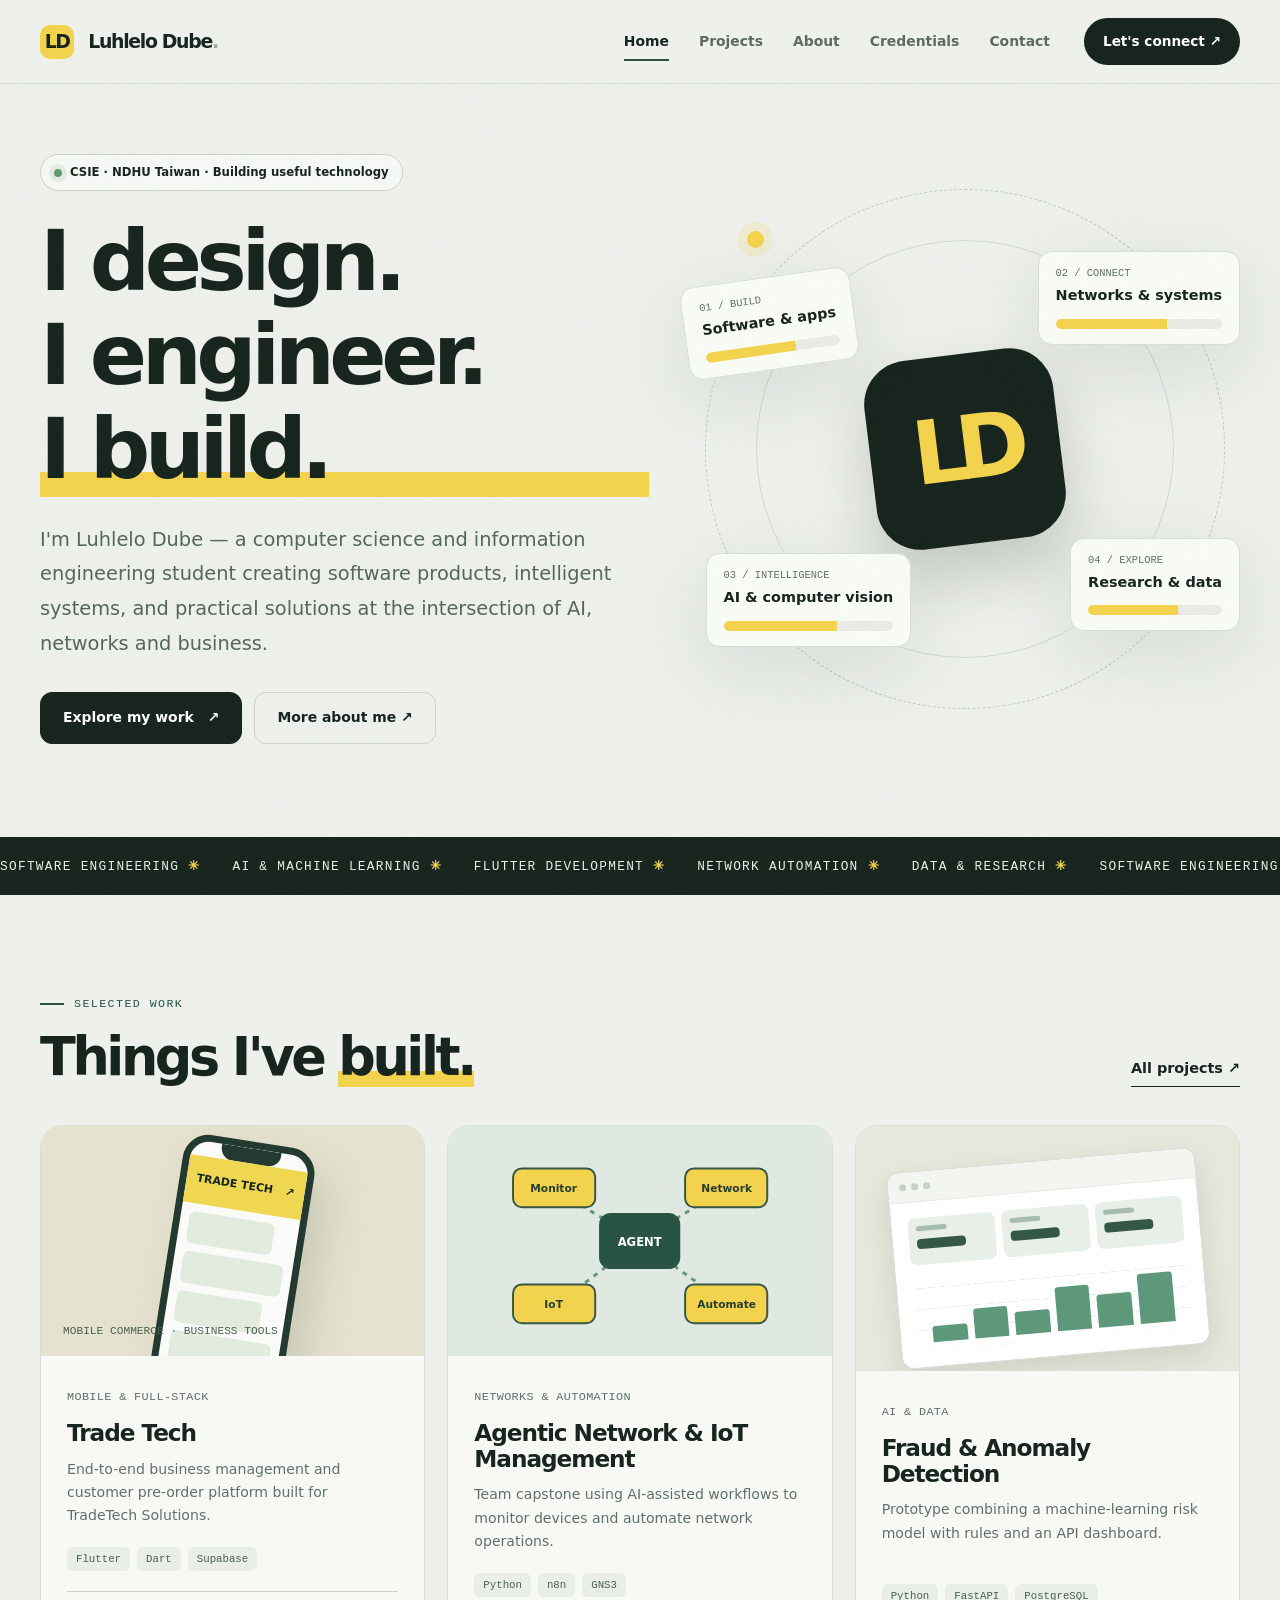
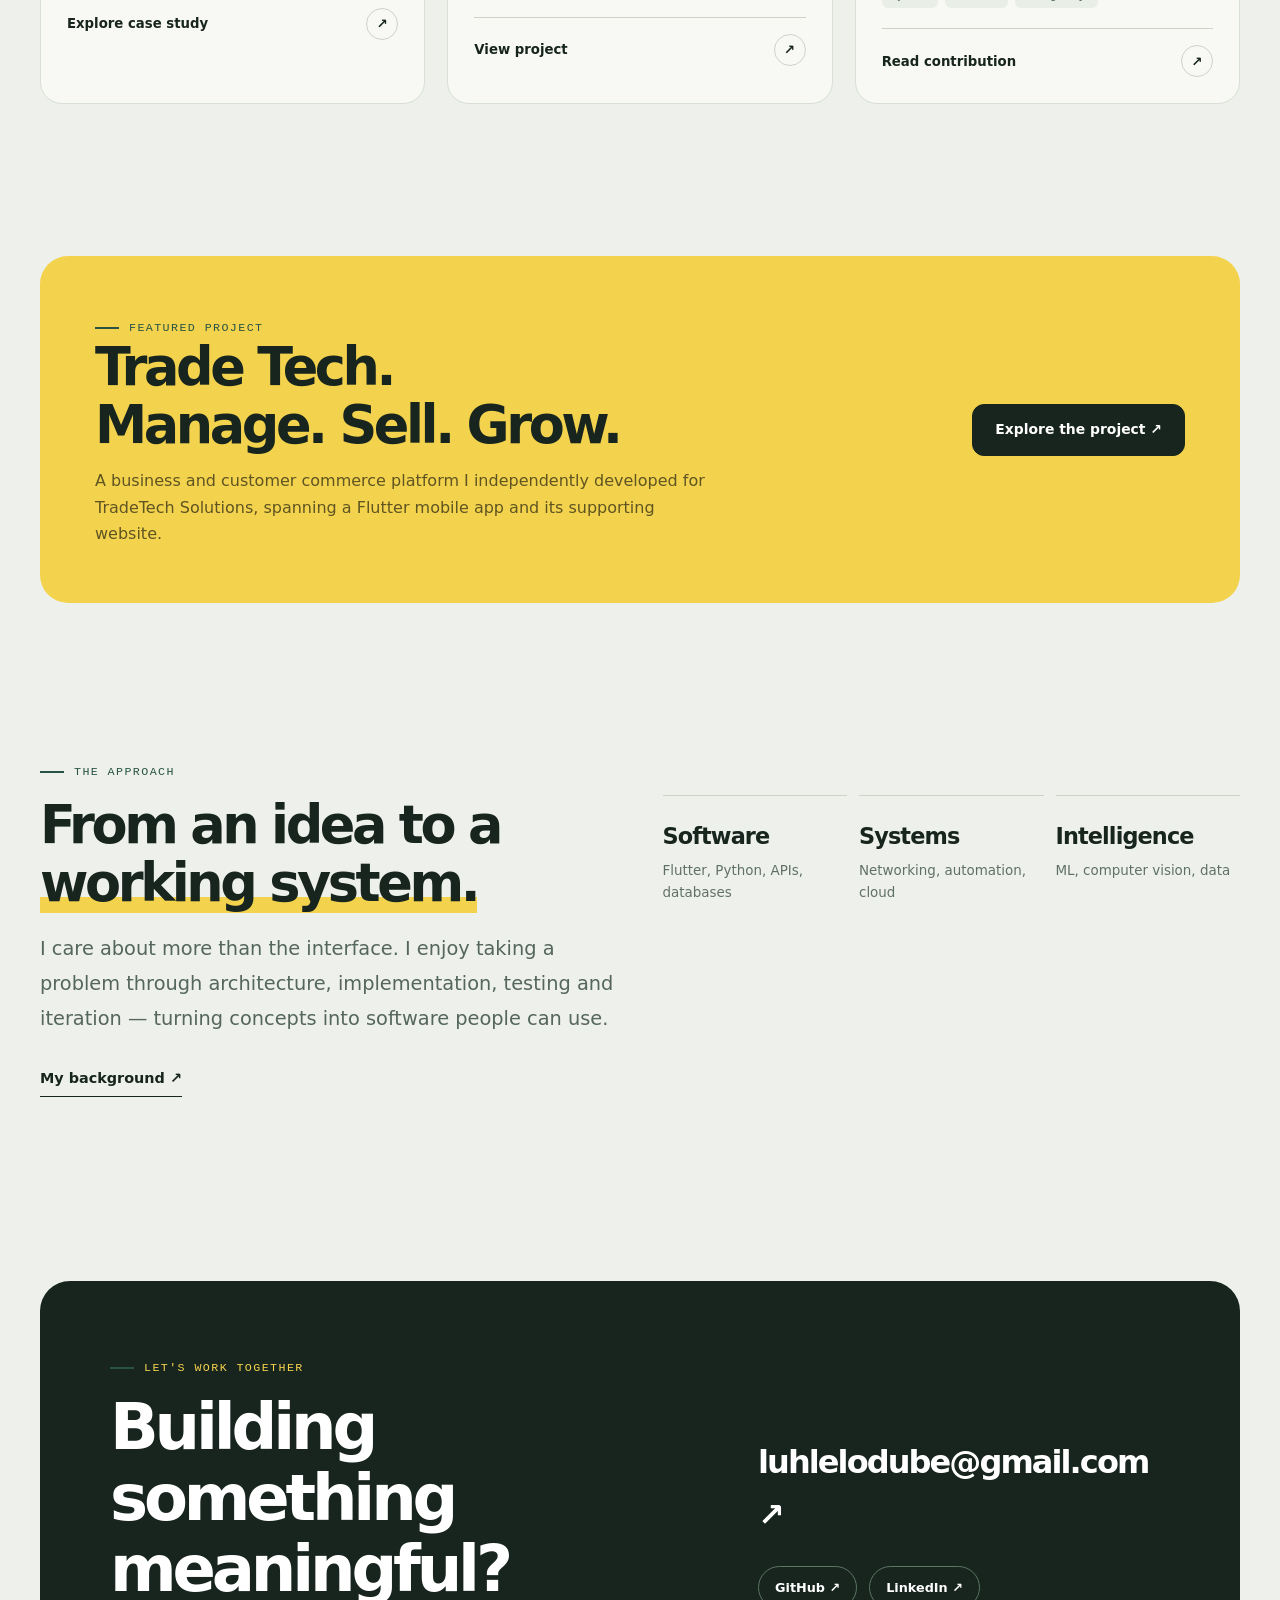
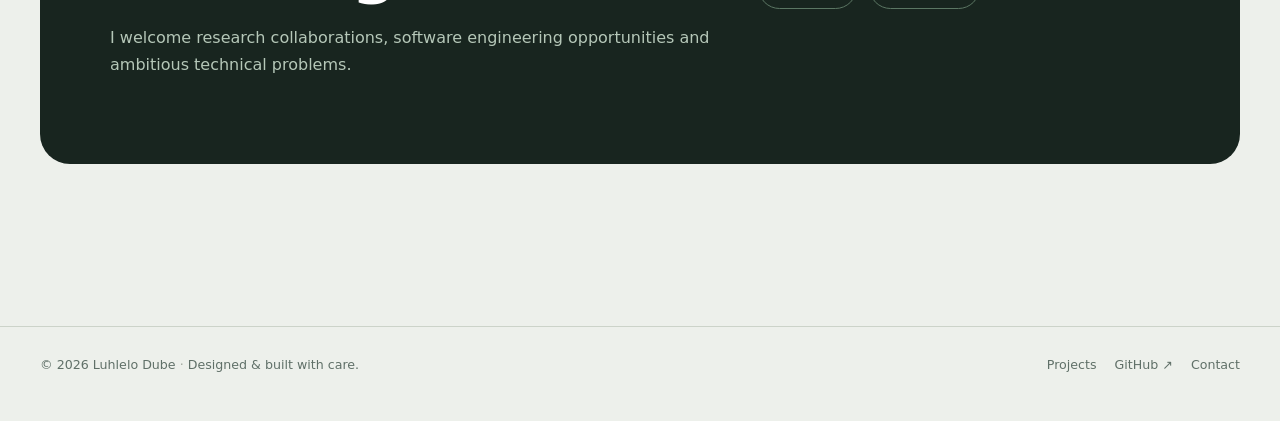
==== commit 4a972223: "Update portfolio projects and Trade Tech Play Store release" ====
--- a/index.html
+++ b/index.html
@@ -319,50 +319,80 @@
               </div>
             </a>
           </article>
-
-          <!-- SIGNATURE FORENSICS -->
-          <article class="project-card reveal" data-category="ai">
+          <!-- FRAUD AND ANOMALY DETECTION -->
+          <article
+            id="fraud"
+            class="project-card reveal"
+            data-category="ai">
+
             <a
-              href="projects.html#forensics"
-              aria-label="Read about Signature Forensics System">
-
-              <div class="project-visual forensics">
-
-                <div class="forensic-symbol">
-                  ✒
-                  <span
-                    style="position:absolute;font-size:3rem;top:35px;right:70px;color:#b7aa60">
-                    ⌕
-                  </span>
-                </div>
-
+              href="projects.html#fraud-details"
+              aria-label="Read about Fraud and Anomaly Detection">
+
+              <div class="project-visual fraud">
+
+                <div class="mock-window">
+
+                  <div class="mock-top">
+                    <i class="dot"></i>
+                    <i class="dot"></i>
+                    <i class="dot"></i>
+                  </div>
+
+                  <div class="mock-grid">
+
+                    <div class="mock-stat">
+                      <i></i><b></b>
+                    </div>
+
+                    <div class="mock-stat">
+                      <i></i><b></b>
+                    </div>
+
+                    <div class="mock-stat">
+                      <i></i><b></b>
+                    </div>
+
+                  </div>
+
+                  <div class="mock-chart">
+                    <span style="height:30%"></span>
+                    <span style="height:55%"></span>
+                    <span style="height:43%"></span>
+                    <span style="height:82%"></span>
+                    <span style="height:62%"></span>
+                    <span style="height:93%"></span>
+                  </div>
+
+                </div>
               </div>
 
               <div class="card-body">
 
-                <span class="mono muted">AI &amp; COMPUTER VISION</span>
-
-                <h3>Signature Forensics System</h3>
+                <span class="mono muted">AI &amp; DATA</span>
+
+                <h3>Fraud &amp; Anomaly Detection</h3>
 
                 <p>
-                  Research prototype for signature detection,
-                  verification, and document-manipulation review.
+                  Prototype combining a machine-learning risk model
+                  with rules and an API dashboard.
                 </p>
 
                 <div class="tagset">
                   <span class="tag">Python</span>
-                  <span class="tag">YOLO</span>
-                  <span class="tag">Streamlit</span>
+                  <span class="tag">FastAPI</span>
+                  <span class="tag">PostgreSQL</span>
                 </div>
 
                 <div class="card-foot">
-                  <span>View project</span>
+                  <span>Read contribution</span>
                   <span class="arrow">↗</span>
                 </div>
 
               </div>
             </a>
           </article>
+
 
         </div>
       </div>
